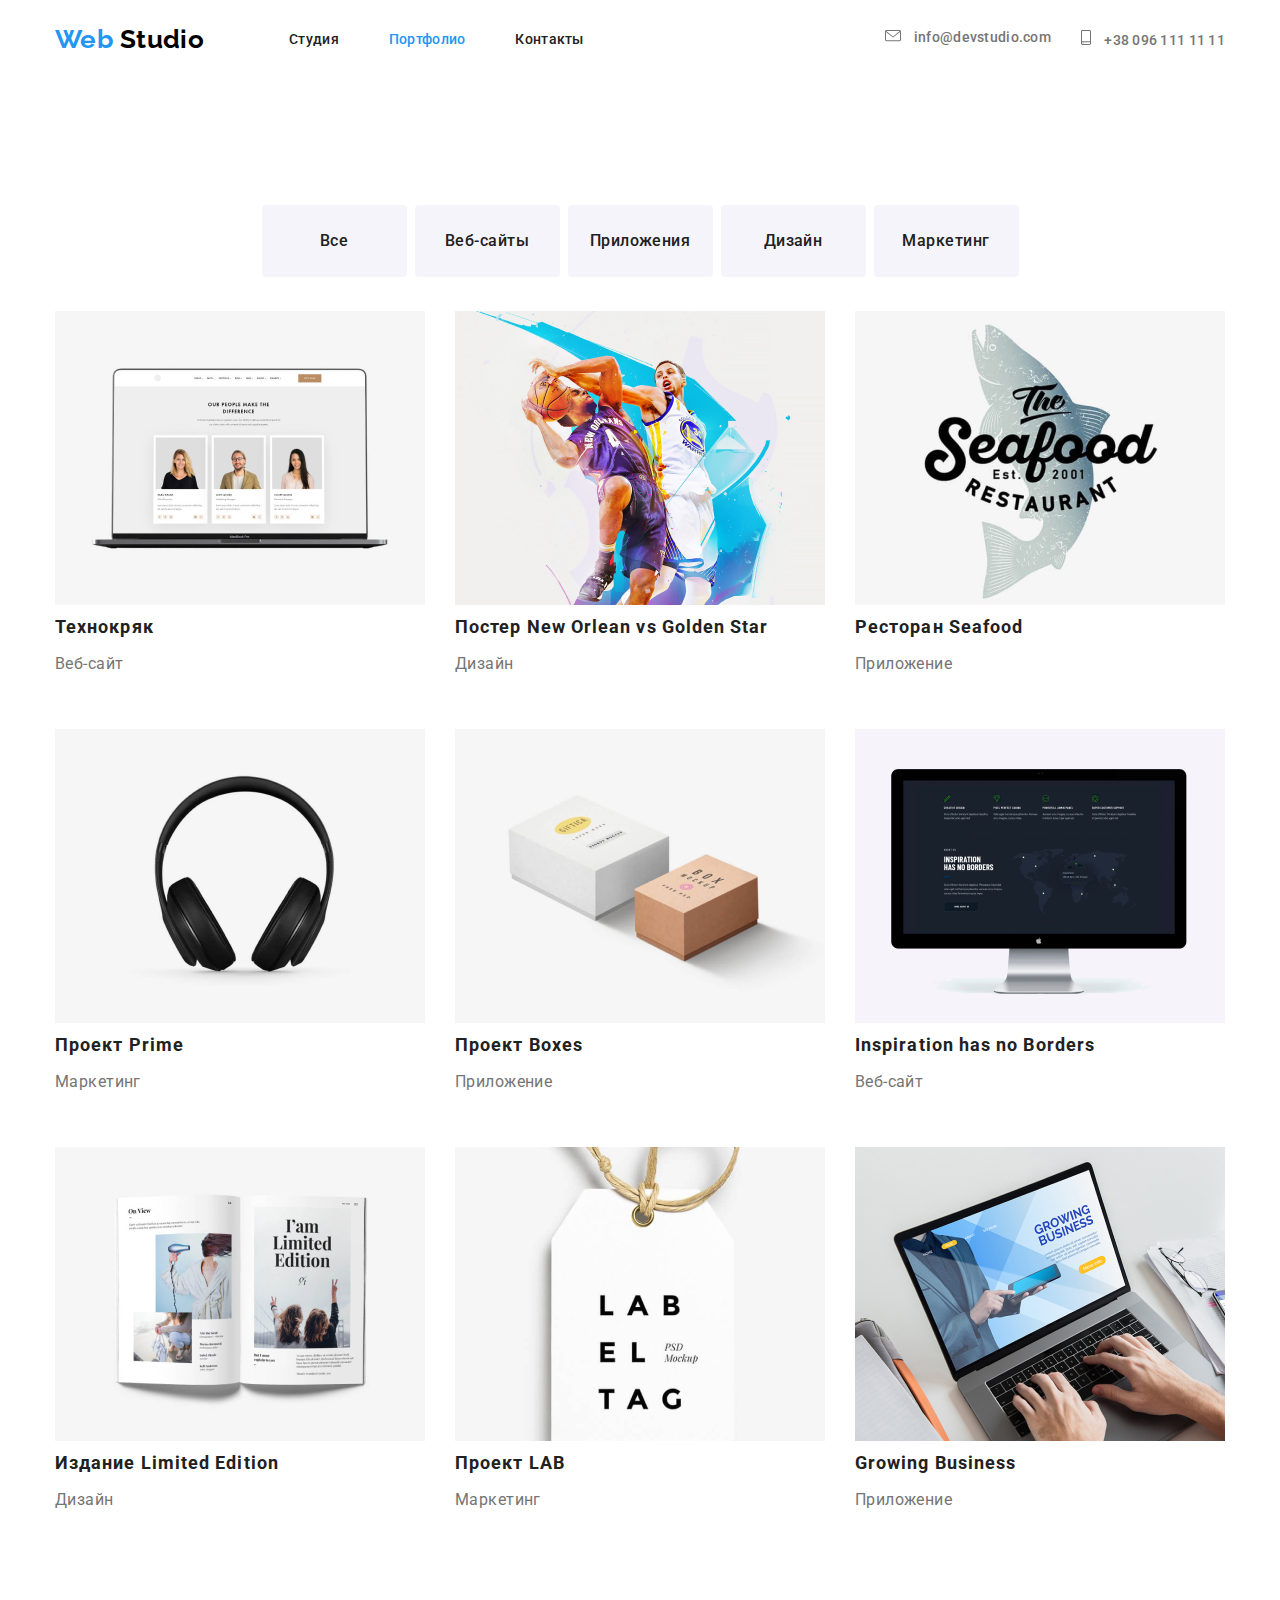
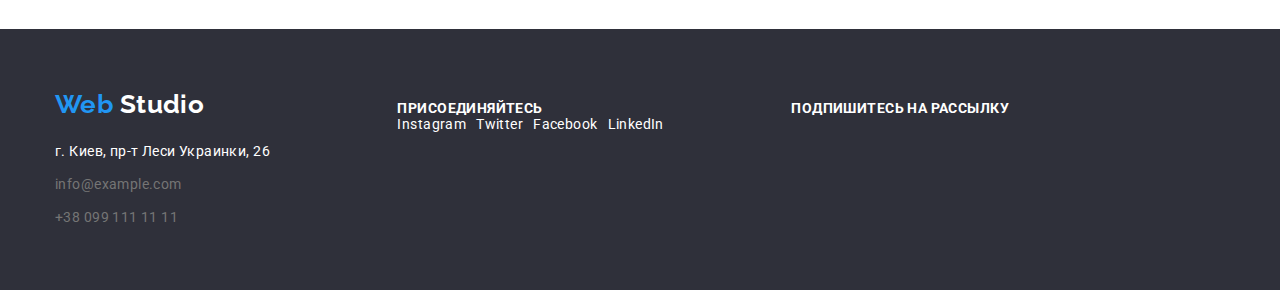
==== portfolio.html @ 35a2cdc3 "Герой предварительно" ====
<!DOCTYPE html>
<html lang="ru">
  <head>
    <meta charset="UTF-8" />
    <meta name="viewport" content="width=device-width, initial-scale=1.0" />
    <title>Document</title>
    <link
      href="https://fonts.googleapis.com/css2?family=Raleway:wght@700&family=Roboto:wght@400;500;700;900&display=swap"
      rel="stylesheet"
    />
    <link rel="stylesheet" href="./css/normalize.css" />
    <link rel="stylesheet" href="./css/styles.css" />
  </head>

  <body>
    <!--Начало header-->
    <header class="page-header">
      <div class="container">
        <nav class="main-nav">
          <a lang="en" href="" class="logo">
            <span class="accent">Web</span> Studio
          </a>
          <ul class="enumeration nav-list">
            <li class="nav-item">
              <a href="./index.html" class="nav-link">Студия</a>
            </li>
            <li class="nav-item">
              <a href="./portfolio.html" class="nav-link current">Портфолио</a>
            </li>
            <li class="nav-item"><a href="" class="nav-link">Контакты</a></li>
          </ul>

          <ul class="enumeration contacts">
            <li class="contacts-item">
              <a href="mailto:info@devstudio.com" class="contacts-link">
                <img
                  src="./images/envelope.svg"
                  alt="Конверт"
                  class="contacts-images"
                />
                info@devstudio.com
              </a>
            </li>
            <li class="contacts-item">
              <a href="tel:+380991111111" class="contacts-link">
                <img
                  src="./images/smartphone.svg"
                  alt="Телефон"
                  class="contacts-images"
                />
                +38 096 111 11 11
              </a>
            </li>
          </ul>
        </nav>
      </div>
    </header>
    <!--Конец header-->

    <main>
      <!--Начало Фильтр-->
      <section class="portfolio-primary">
        <div class="container portfolio-primary-button">
          <h1 class="portfolio-primary-title">Пример наших работ</h1>
          <ul class="enumeration button-portfolio">
            <li class="button-portfolio-links">
              <button type="button" class="button-portfolio primary">
                Все
              </button>
            </li>
            <li class="button-portfolio-links">
              <button type="button" class="button-portfolio primary">
                Веб-сайты
              </button>
            </li>
            <li class="button-portfolio-links">
              <button type="button" class="button-portfolio primary">
                Приложения
              </button>
            </li>
            <li class="button-portfolio-links">
              <button type="button" class="button-portfolio primary">
                Дизайн
              </button>
            </li>
            <li class="button-portfolio-links">
              <button type="button" class="button-portfolio primary">
                Маркетинг
              </button>
            </li>
          </ul>
        </div>
      </section>
      <!--Конец Фильтр-->

      <!--Начало Наши работы-->
      <section class="portfolio">
        <div class="container">
          <ul class="enumeration portfolio-point">
            <li class="portfolio-element">
              <a href="" class="portfolio-link"
                ><img
                  src="./images-portfolio/portfolio1.jpg"
                  alt="На портфолио фото двух женщин и одного мужчины "
                  width="370"
                />
                <h2 class="portfolio-title">Технокряк</h2>
                <p class="portfolio-filter">Веб-сайт</p>
                <!-- <p class="portfolio-text">
                  Технокряк это современная площадка распространения
                  коронавируса. Компании используют эту платформу для цифрового
                  шпионажа и атак на защищённые сервера конкурентов.
                </p> -->
              </a>
            </li>
            <li class="portfolio-element">
              <img
                src="./images-portfolio/portfolio2.jpg"
                alt="Два парня играют в баскетбол"
                width="370"
              />
              <h2 class="portfolio-title">Постер New Orlean vs Golden Star</h2>
              <p class="portfolio-filter">Дизайн</p>
              <!-- <p class="portfolio-text">
                Технокряк это современная площадка распространения коронавируса.
                Компании используют эту платформу для цифрового шпионажа и атак
                на защищённые сервера конкурентов.
              </p> -->
            </li>
            <li class="portfolio-element">
              <img
                src="./images-portfolio/portfolio3.jpg"
                alt="Логотип рыбного ресторана"
                width="370"
              />
              <h2 class="portfolio-title">Ресторан Seafood</h2>
              <p class="portfolio-filter">Приложение</p>
              <!-- <p class="portfolio-text">
                Технокряк это современная площадка распространения коронавируса.
                Компании используют эту платформу для цифрового шпионажа и атак
                на защищённые сервера конкурентов.
              </p> -->
            </li>
            <li class="portfolio-element">
              <img
                src="./images-portfolio/portfolio4.jpg"
                alt="Наушники"
                width="370"
              />
              <h2 class="portfolio-title">Проект Prime</h2>
              <p class="portfolio-filter">Маркетинг</p>
              <!-- <p class="portfolio-text">
                Технокряк это современная площадка распространения коронавируса.
                Компании используют эту платформу для цифрового шпионажа и атак
                на защищённые сервера конкурентов.
              </p> -->
            </li>
            <li class="portfolio-element">
              <img
                src="./images-portfolio/portfolio5.jpg"
                alt="Две коробки"
                width="370"
              />
              <h2 class="portfolio-title">Проект Boxes</h2>
              <p class="portfolio-filter">Приложение</p>
              <!-- <p class="portfolio-text">
                Технокряк это современная площадка распространения коронавируса.
                Компании используют эту платформу для цифрового шпионажа и атак
                на защищённые сервера конкурентов.
              </p> -->
            </li>
            <li class="portfolio-element">
              <img
                src="./images-portfolio/portfolio6.jpg"
                alt="Черный монитор"
                width="370"
              />
              <h2 class="portfolio-title">Inspiration has no Borders</h2>
              <p class="portfolio-filter">Веб-сайт</p>
              <!-- <p class="portfolio-text">
                Технокряк это современная площадка распространения коронавируса.
                Компании используют эту платформу для цифрового шпионажа и атак
                на защищённые сервера конкурентов.
              </p> -->
            </li>
            <li class="portfolio-element">
              <img
                src="./images-portfolio/portfolio7.jpg"
                alt="Открытый журнал"
                width="370"
              />
              <h2 class="portfolio-title">Издание Limited Edition</h2>
              <p class="portfolio-filter">Дизайн</p>
              <!-- <p class="portfolio-text">
                Технокряк это современная площадка распространения коронавируса.
                Компании используют эту платформу для цифрового шпионажа и атак
                на защищённые сервера конкурентов.
              </p> -->
            </li>
            <li class="portfolio-element">
              <img
                src="./images-portfolio/portfolio8.jpg"
                alt="Лейбл"
                width="370"
              />
              <h2 class="portfolio-title">Проект LAB</h2>
              <p class="portfolio-filter">Маркетинг</p>
              <!-- <p class="portfolio-text">
                Технокряк это современная площадка распространения коронавируса.
                Компании используют эту платформу для цифрового шпионажа и атак
                на защищённые сервера конкурентов.
              </p> -->
            </li>
            <li class="portfolio-element">
              <img
                src="./images-portfolio/portfolio9.jpg"
                alt="Работа за ноутбуком"
                width="370"
              />
              <h2 class="portfolio-title">Growing Business</h2>
              <p class="portfolio-filter">Приложение</p>
              <!-- <p class="portfolio-text">
                Технокряк это современная площадка распространения коронавируса.
                Компании используют эту платформу для цифрового шпионажа и атак
                на защищённые сервера конкурентов.
              </p> -->
            </li>
          </ul>
        </div>
      </section>
      <!--Конец Наши работы-->
    </main>

    <!--Начало footer-->
    <footer class="footer">
      <div class="container footer-flex">
        <div class="footer-nav">
          <a lang="en" href="" class="footer-logo">
            <span class="accent">Web</span> Studio
          </a>
          <address class="address">
            г. Киев, пр-т Леси Украинки, 26 <br />
            <a href="mailto:info@example.com" class="address-link"
              >info@example.com</a
            >
            <a href="tel:+380991111111" class="address-link"
              >+38 099 111 11 11</a
            >
          </address>
        </div>
        <div class="footer-join">
          <b class="footer-title">присоединяйтесь</b>
          <ul class="enumeration join">
            <li class="join-link">
              <a
                href=""
                target="blank"
                aria-label="Instagram"
                class="footer-title-link"
                >Instagram</a
              >
            </li>
            <li class="join-link">
              <a
                href=""
                target="blank"
                aria-label="Twitter"
                class="footer-title-link"
                >Twitter</a
              >
            </li>
            <li class="join-link">
              <a
                href=""
                target="blank"
                aria-label="Facebook"
                class="footer-title-link"
                >Facebook</a
              >
            </li>
            <li class="join-link">
              <a
                href=""
                target="blank"
                aria-label="LinkedIn"
                class="footer-title-link"
                >LinkedIn</a
              >
            </li>
          </ul>
        </div>
        <div class="footer-follow">
          <b class="footer-title">Подпишитесь на рассылку</b>
          <!-- E-mail -->
          <!-- Подписаться -->
        </div>
      </div>
    </footer>
    <!--Конец footer-->
  </body>
</html>
---- css/styles.css ----
:root {
  --primary-text-color: #757575;
  --secondary-text-color: #ffffff;
  --accent: #2196f3;
  --title: #212121;
  --contacts: rgba(255, 255, 255, 0.6);
  --primary-background-color: #ffffff;
}

/* цвет основного текста #757575 */
/* вторичный цвет текста #FFFFFF */
/* акцент #2196F3 */
/* заголовки #212121*/
/* футер почта и телефон rgba(255, 255, 255, 0.6) */
/* цвет logo #000000 */

/* цвет фона #FFFFFF */
/* вторичный цвет фона #f5f4fa */
/* цвет фона hero, activity rgba(47, 48, 58, 0.8); */
/* цвет фона footer #2F303A */

/* font-family основной Roboto, font-weight 400, 500, 700, 900 */
/* font-family логотипа Raleway, font-weight 700 */

*,
*::before,
*::after {
  box-sizing: border-box;
}

body {
  background-color: var(--primary-background-color);
  color: var(--primary-text-color);

  font-family: Roboto, sans-serif;
  font-size: 14px;
  line-height: 1.14;
  letter-spacing: 0.03em;
}

.enumeration {
  padding: 0;
  margin: 0;

  list-style: none;
}

a {
  text-decoration: none;
}

.container {
  margin-left: auto;
  margin-right: auto;
  width: 1200px;
  padding-left: 15px;
  padding-right: 15px;
  /* outline: 2px solid tomato; */
}

/* logo */
.accent {
  color: #2196f3;
}
.logo {
  padding-top: 24px;
  padding-bottom: 25px;
  padding-right: 85px;

  color: #000000;

  font-family: Raleway, sans-serif;
  font-weight: 700;
  font-size: 26px;
  line-height: 1.19;
}

/* studio */

/* main-nav */
.main-nav {
  display: flex;
  align-items: center;
}

/* nav */
.nav-list {
  display: flex;
}
.nav-item:not(:last-child) {
  margin-right: 50px;
}
.nav-item .nav-link {
  display: block;

  color: var(--title);

  font-weight: 500;
  letter-spacing: 0.02em;
}
.nav-item .nav-link:hover,
.nav-item .nav-link:focus {
  color: var(--accent);
}
.nav-item .nav-link.current {
  color: var(--accent);
}

/* contacts */
.contacts {
  display: flex;
  margin-left: auto;
}
.contacts-item:not(:last-child) {
  margin-right: 30px;
}
.contacts .contacts-link {
  display: block;
  align-items: center;

  color: var(--primary-text-color);

  font-weight: 500;
  letter-spacing: 0.02em;
}
.contacts .contacts-link:hover,
.contacts .contacts-link:focus {
  color: var(--accent);
}
.contacts-images {
  margin-right: 10px;
}

/* hero */
.overlay {
  max-width: 1600px;
  min-height: 600px;
  margin-left: auto;
  margin-right: auto;
  background-image: linear-gradient(
    to right,
    rgba(47, 48, 58, 0.8),
    rgba(47, 48, 58, 0.8)
  );
  background-image: url(../images/header.jpg);
  background-size: contain;
  background-repeat: no-repeat;
  background-position: center;
  outline: 1px solid red;
}
.hero {
  padding-top: 200px;
  text-align: center;
}

.hero .hero-title {
  margin-top: 0;
  margin-bottom: 30px;
  min-width: 696px;

  color: var(--secondary-text-color);

  font-weight: 900;
  font-size: 44px;
  line-height: 1.36;
  letter-spacing: 0.06em;
  text-transform: uppercase;
}
.hero .button {
  display: inline-block;
  border-radius: 4px;
  padding: 10px 32px;
  min-width: 200px;
  border: 1px solid transparent;

  color: var(--secondary-text-color);
  background-color: var(--accent);

  font-weight: 700;
  font-size: 16px;
  line-height: 1.88;
  text-align: center;
  letter-spacing: 0.06em;
}

/* features */
.features .features-title.visually-hidden {
  position: absolute !important;
  clip: rect(1px 1px 1px 1px);
  /* IE6, IE7 */
  clip: rect(1px, 1px, 1px, 1px);
  padding: 0 !important;
  border: 0 !important;
  height: 1px !important;
  width: 1px !important;
  overflow: hidden;
}
.features-point {
  display: flex;
  padding-top: 94px;
  padding-bottom: 94px;
}
.features-point-element {
  flex-wrap: wrap;
  width: calc((100% - 30px * 3) / 4);
  margin-right: 30px;
}
.features-point-element:nth-child(4n) {
  margin-right: 0;
}
.features-images {
  display: block;
  margin-top: 0;
  margin-bottom: 30px;
  margin-left: auto;
  margin-right: auto;
}
.features .features-list {
  margin-top: 0;
  margin-bottom: 10px;

  color: var(--title);
  text-transform: uppercase;
}
.features .features-text {
  padding: 0;
  margin: 0;

  font-size: 14px;
  line-height: 1.71;
}

/* activity */
.activity-main {
  padding-top: 0;
  padding-bottom: 94px;
}
.activity-title {
  margin-top: 0;
  margin-bottom: 50px;

  color: var(--title);
  font-size: 36px;
  line-height: 1.17;
  text-align: center;
}
.activity-point {
  display: flex;
}
.activity-element {
  flex-wrap: wrap;
  width: calc((100% - 30px * 2) / 3);
  margin-right: 30px;
}
.activity-element:nth-child(3n) {
  margin-right: 0;
}
.activity-images {
  display: block;
  margin: 0;
  padding: 0;
}
.activity .activity-title-list {
  margin: 0;
  padding-top: 27px;
  padding-bottom: 27px;
  text-align: center;
  min-width: 370px;

  color: var(--secondary-text-color);
  background-color: rgba(47, 48, 58, 0.8);
  text-transform: uppercase;
}

/* team */
.team {
  background-color: #f5f4fa;
}
.team-main {
  padding-top: 94px;
  padding-bottom: 94px;
}
.team .team-title {
  margin-top: 0;
  margin-bottom: 50px;

  color: var(--title);

  font-size: 36px;
  line-height: 1.17;
  text-align: center;
}
.team-point {
  display: flex;
}
.team-list {
  flex-wrap: wrap;
  width: calc((100% - 30px * 3) / 4);
  margin-right: 30px;
  box-shadow: 0px 2px 1px rgba(0, 0, 0, 0.2), 0px 1px 1px rgba(0, 0, 0, 0.14),
    0px 1px 3px rgba(0, 0, 0, 0.12);
  border-radius: 0px 0px 4px 4px;
}
.team-list:nth-child(4n) {
  margin-right: 0;
}
.team-images {
  margin-top: 0;
  margin-bottom: 30px;
}
.team .team-surname {
  margin-top: 0;
  margin-bottom: 10px;
  text-align: center;

  color: var(--title);

  font-weight: 500;
  font-size: 16px;
  line-height: 1.19;
}
.team .team-position {
  margin-top: 0;
  margin-bottom: 16px;
  text-align: center;

  font-size: 16px;
  line-height: 1.19;
}
.team-flex {
  display: flex;
}
.team-flex-links:not(:last-child) {
  display: block;
  margin-right: 10px;
}
.team .social-links:not(:last-child) {
  margin-right: 10px;
}
.team .social-links {
  color: var(--primary-text-color);
}
.team .social-links:hover,
.team .social-links:focus {
  color: var(--accent);
}

/* customers */
.customers-main {
  padding-top: 94px;
  padding-bottom: 94px;
}
.customers .customers-title {
  margin-top: 0;
  margin-bottom: 50px;

  color: var(--title);

  font-size: 36px;
  line-height: 1.17;
  text-align: center;
}
.customers-point {
  display: flex;
}
.customers-list {
  flex-wrap: wrap;
  width: calc((100% - 30px * 5) / 6);
  margin-right: 30px;

  border: 1px solid #afb1b8;
  border-radius: 4px;
}
.customers-list:nth-child(6n) {
  margin-right: 0;
}
.customers-images {
  display: block;
  margin: auto;
  margin-right: auto;
}

/* footer */
.footer {
  background-color: #2f303a;
}
.footer-flex {
  display: flex;
  justify-content: space-between;
}
.footer-join {
  display: block;
  padding-top: 72px;
  padding-bottom: 100px;
}
.footer .footer-logo {
  display: block;
  margin-top: 60px;
  margin-bottom: 20px;

  color: var(--secondary-text-color);

  font-family: Raleway, sans-serif;
  font-weight: 700;
  font-size: 26px;
  line-height: 1.19;
}
.address {
  display: block;
  padding-top: 0px;
  padding-bottom: 60px;
  color: var(--secondary-text-color);

  font-style: normal;
  font-size: 14px;
  line-height: 1.71;
}
.address .address-link {
  display: block;
  margin-top: 9px;
  margin-bottom: 0;

  color: var(--primary-text-color);

  font-size: 14px;
  line-height: 1.71;
}

.footer-follow {
  margin-right: 216px;
  padding-top: 72px;
  padding-bottom: 94px;
}
.footer .footer-title {
  margin-bottom: 20px;
  color: var(--secondary-text-color);
  text-transform: uppercase;
}
.footer .footer-title-link {
  color: var(--secondary-text-color);
}
.footer .footer-title-link:hover,
.footer .footer-title-link:focus {
  color: var(--accent);
}
.join {
  display: flex;
}
.join-link:not(:last-child) {
  margin-right: 10px;
}

/* portfolio */

/* button */

.portfolio-primary-button {
  padding-top: 93px;
  padding-bottom: 34px;
}
.portfolio-primary .portfolio-primary-title {
  padding: 0;
  margin: 0;

  color: var(--secondary-text-color);
}
.button-portfolio {
  display: flex;
  align-items: center;
  justify-content: center;
}
.button-portfolio-links:not(:last-child) {
  /* display: block; */
  margin-right: 8px;
}
.button-portfolio.primary {
  padding: 22px 6px;
  border-radius: 4px;
  min-width: 145px;
  border: 1px solid transparent;

  color: var(--title);
  background-color: #f5f4fa;

  font-weight: 500;
  font-size: 16px;
  line-height: 1.63;
  letter-spacing: 0.03em;
  text-align: center;
}
.button-portfolio.primary:hover,
.button-portfolio.primary:focus {
  color: var(--secondary-text-color);
  background-color: var(--accent);
}

/* work */

.portfolio-point {
  display: flex;
  flex-wrap: wrap;
  padding-top: 0px;
  padding-bottom: 94px;
}
.portfolio-element {
  display: block;
  width: calc((100% - 30px * 2) / 3);
  margin-right: 30px;
  margin-bottom: 30px;
}
.portfolio-element:nth-child(3n) {
  margin-right: 0;
}
.portfolio-element:nth-last-child(-n + 3) {
  margin-bottom: 0;
}
.portfolio .portfolio-link {
  color: var(--primary-text-color);
}
.portfolio .portfolio-title {
  margin-top: 0;
  margin-bottom: 4px;

  color: var(--title);
  font-size: 18px;
  line-height: 2;
  letter-spacing: 0.06em;
}
.portfolio .portfolio-filter {
  margin-top: 0;
  margin-bottom: 20px;

  font-size: 16px;
  line-height: 1.88;
}
.portfolio .portfolio-text {
  padding: 0;
  margin: 0;

  color: var(--secondary-text-color);
  background-color: rgba(33, 150, 243, 0.9);

  font-size: 18px;
  line-height: 1.56;
}
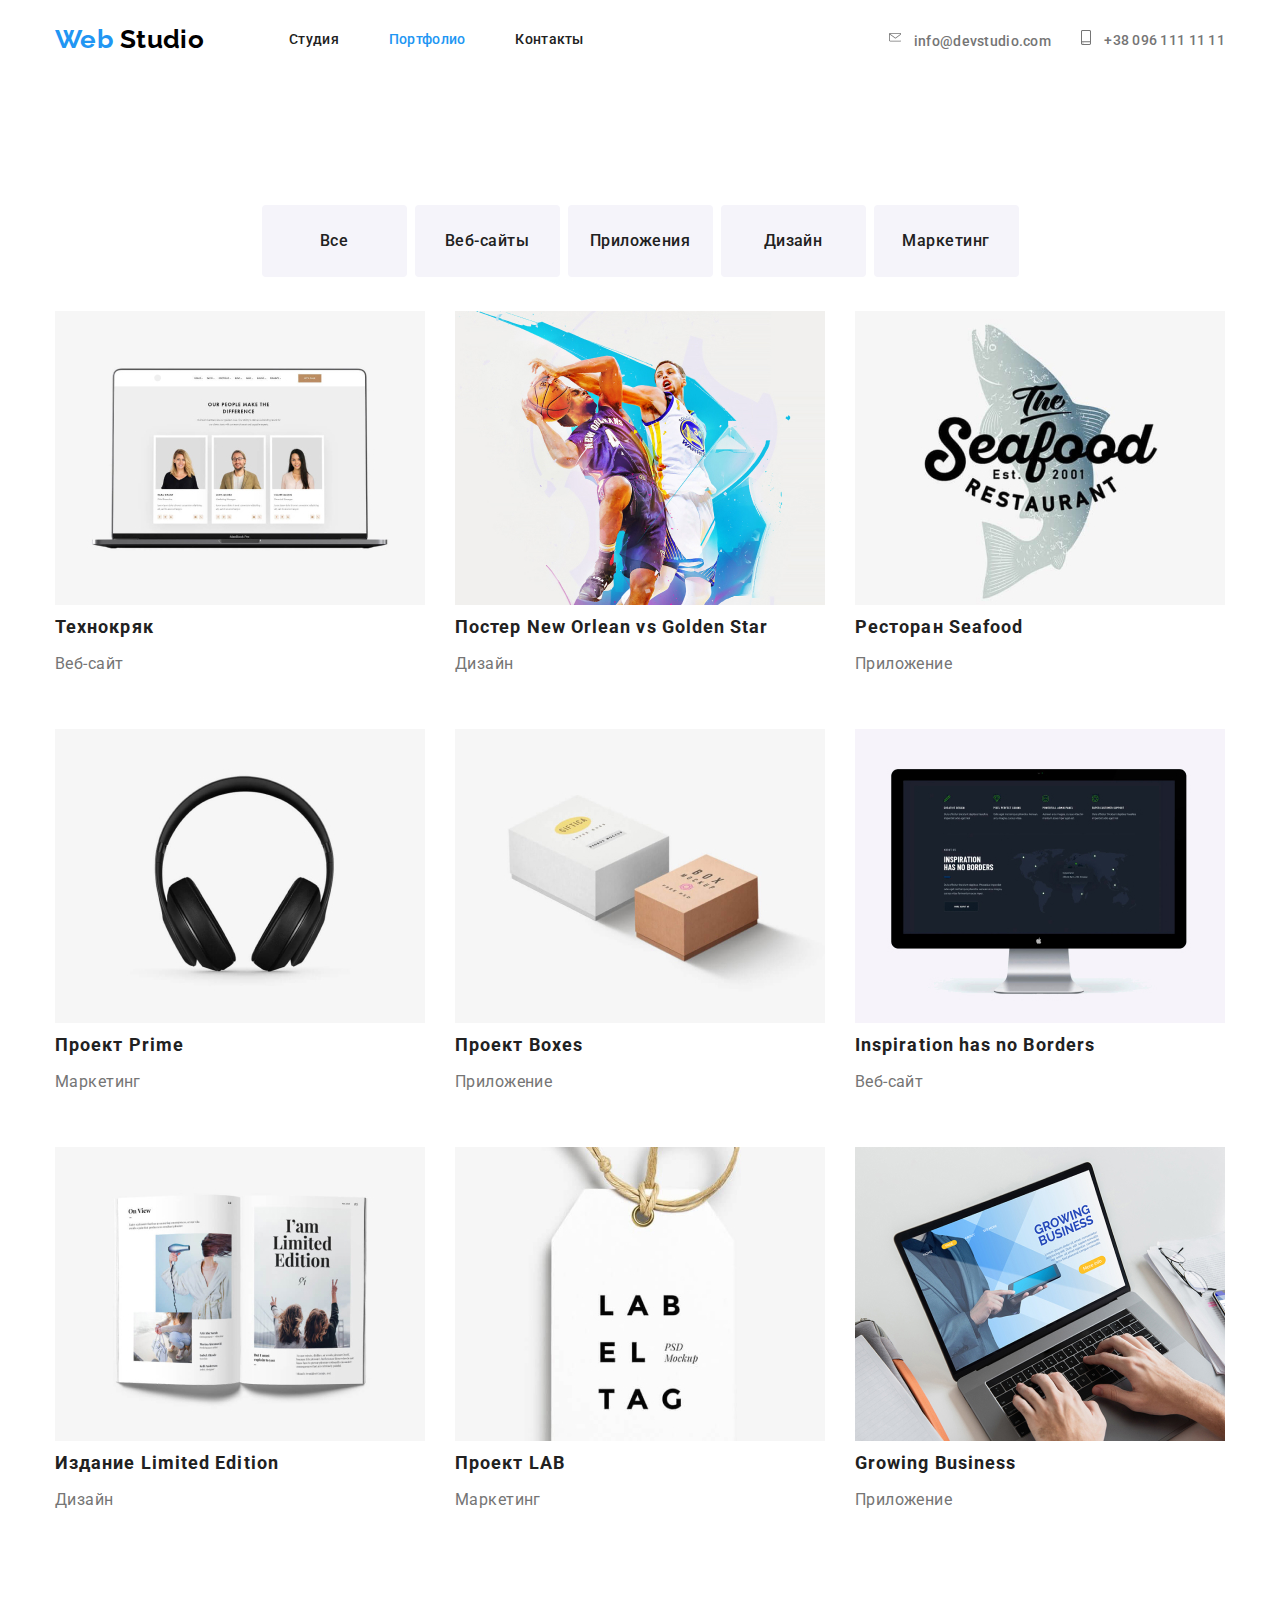
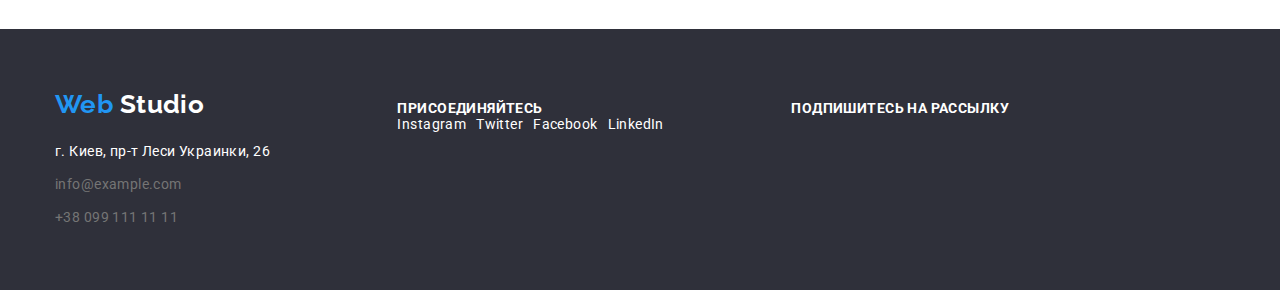
==== commit 597b9e8a: "Псевдоэлементы before" ====
--- a/portfolio.html
+++ b/portfolio.html
@@ -32,22 +32,25 @@
 
           <ul class="enumeration contacts">
             <li class="contacts-item">
-              <a href="mailto:info@devstudio.com" class="contacts-link">
-                <img
-                  src="./images/envelope.svg"
-                  alt="Конверт"
-                  class="contacts-images"
-                />
+              <a
+                href="mailto:info@devstudio.com"
+                class="contacts-link envelope"
+              >
+                <!-- <img
+                            src="./images/envelope.svg"
+                            alt="Конверт"
+                            class="contacts-images"
+                          /> -->
                 info@devstudio.com
               </a>
             </li>
             <li class="contacts-item">
-              <a href="tel:+380991111111" class="contacts-link">
-                <img
-                  src="./images/smartphone.svg"
-                  alt="Телефон"
-                  class="contacts-images"
-                />
+              <a href="tel:+380991111111" class="contacts-link smartphone">
+                <!-- <img
+                            src="./images/smartphone.svg"
+                            alt="Телефон"
+                            class="contacts-images"
+                          /> -->
                 +38 096 111 11 11
               </a>
             </li>
--- a/css/styles.css
+++ b/css/styles.css
@@ -5,6 +5,7 @@
   --title: #212121;
   --contacts: rgba(255, 255, 255, 0.6);
   --primary-background-color: #ffffff;
+  --secondary-background-color: #f5f4fa;
 }
 
 /* цвет основного текста #757575 */
@@ -114,8 +115,9 @@
 .contacts-item:not(:last-child) {
   margin-right: 30px;
 }
+
 .contacts .contacts-link {
-  display: block;
+  display: inline-block;
   align-items: center;
 
   color: var(--primary-text-color);
@@ -127,9 +129,33 @@
 .contacts .contacts-link:focus {
   color: var(--accent);
 }
-.contacts-images {
+.contacts-link.envelope::before {
+  content: "";
   margin-right: 10px;
-}
+  display: inline-block;
+  align-items: center;
+  height: 16px;
+  width: 11.2px;
+  background-size: contain;
+  background-repeat: no-repeat;
+  background-position: left;
+  background-image: url(../images/envelope.svg);
+}
+.contacts-link.smartphone::before {
+  content: "";
+  margin-right: 10px;
+  display: inline-block;
+  align-items: center;
+  height: 14.94px;
+  width: 10px;
+  background-size: contain;
+  background-repeat: no-repeat;
+  background-position: left;
+  background-image: url(../images/smartphone.svg);
+}
+/* .contacts-images {
+  margin-right: 10px;
+} */
 
 /* hero */
 .overlay {
@@ -138,11 +164,11 @@
   margin-left: auto;
   margin-right: auto;
   background-image: linear-gradient(
-    to right,
-    rgba(47, 48, 58, 0.8),
-    rgba(47, 48, 58, 0.8)
-  );
-  background-image: url(../images/header.jpg);
+      to right,
+      rgba(47, 48, 58, 0.8),
+      rgba(47, 48, 58, 0.8)
+    ),
+    url(../images/header.jpg);
   background-size: contain;
   background-repeat: no-repeat;
   background-position: center;
@@ -208,13 +234,65 @@
 .features-point-element:nth-child(4n) {
   margin-right: 0;
 }
-.features-images {
+.features-point-element.antenna::before {
+  margin-top: 0;
+  margin-bottom: 30px;
+  display: block;
+  content: "";
+  height: 120px;
+  background-image: url(../images/antenna.svg);
+  background-size: contain;
+  background-repeat: no-repeat;
+  background-position: center;
+  background-color: var(--secondary-background-color);
+  border-radius: 4px;
+}
+.features-point-element.clock::before {
+  margin-top: 0;
+  margin-bottom: 30px;
+  display: block;
+  content: "";
+  height: 120px;
+  background-image: url(../images/clock.svg);
+  background-size: contain;
+  background-repeat: no-repeat;
+  background-position: center;
+  background-color: var(--secondary-background-color);
+  border-radius: 4px;
+}
+.features-point-element.diagram::before {
+  margin-top: 0;
+  margin-bottom: 30px;
+  display: block;
+  content: "";
+  height: 120px;
+  background-image: url(../images/diagram.svg);
+  background-size: contain;
+  background-repeat: no-repeat;
+  background-position: center;
+  background-color: var(--secondary-background-color);
+  border-radius: 4px;
+}
+.features-point-element.astronaut::before {
+  margin-top: 0;
+  margin-bottom: 30px;
+  display: block;
+  content: "";
+  height: 120px;
+  background-image: url(../images/astronaut.svg);
+  background-size: contain;
+  background-repeat: no-repeat;
+  background-position: center;
+  background-color: var(--secondary-background-color);
+  border-radius: 4px;
+}
+/* .features-images {
   display: block;
   margin-top: 0;
   margin-bottom: 30px;
   margin-left: auto;
   margin-right: auto;
-}
+} */
 .features .features-list {
   margin-top: 0;
   margin-bottom: 10px;
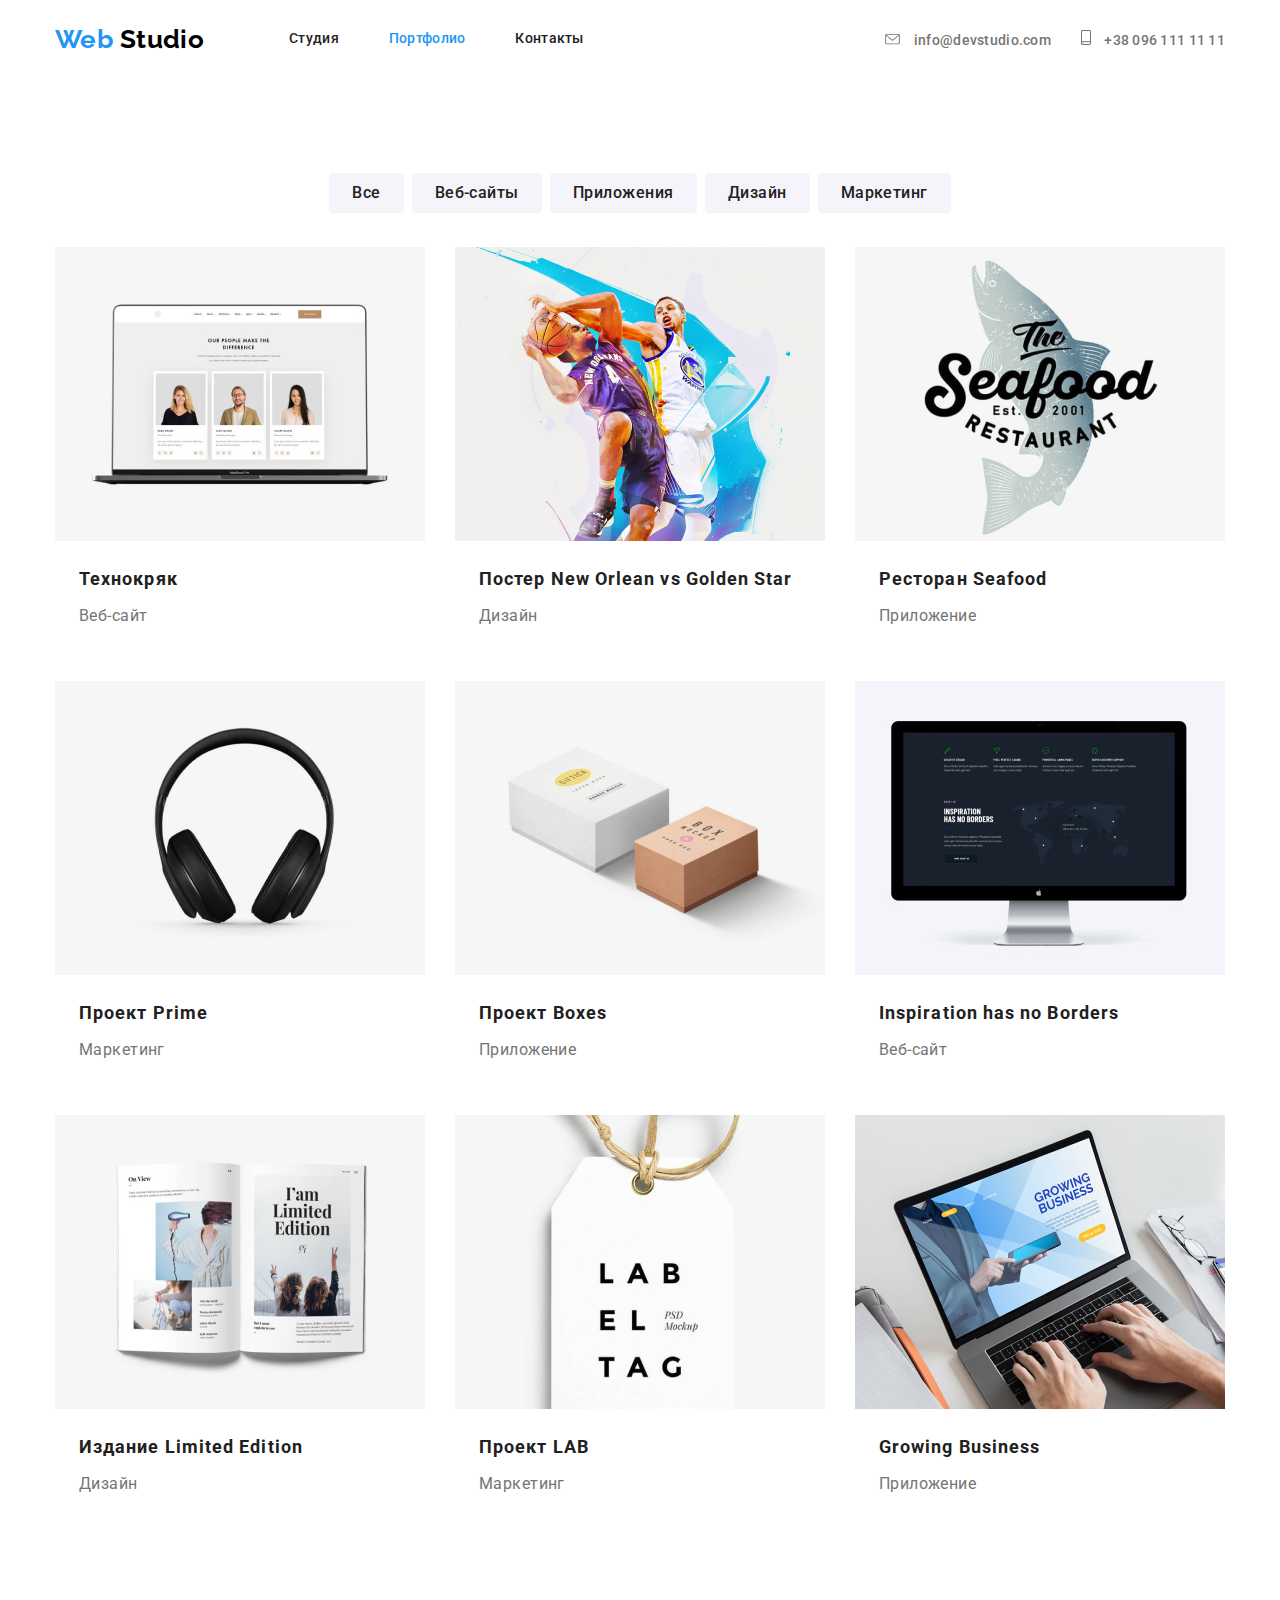
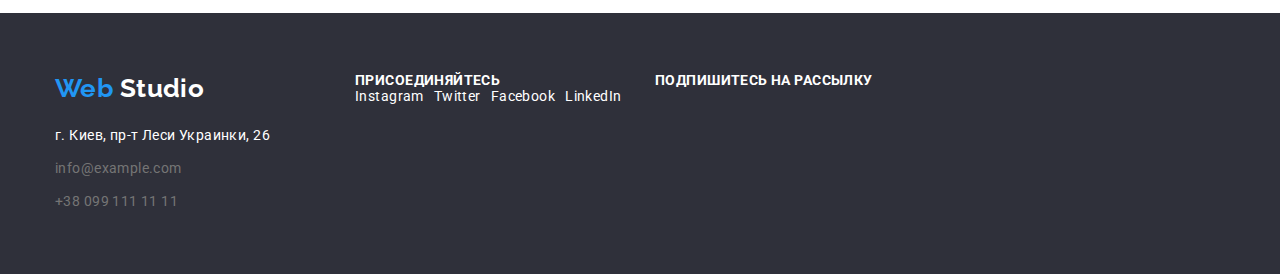
==== commit 127e6fc7: "Правки(футер, герой, wrap на все li, паддинги между секциями)" ====
--- a/portfolio.html
+++ b/portfolio.html
@@ -15,7 +15,7 @@
   <body>
     <!--Начало header-->
     <header class="page-header">
-      <div class="container">
+      <div class="container header">
         <nav class="main-nav">
           <a lang="en" href="" class="logo">
             <span class="accent">Web</span> Studio
@@ -98,7 +98,7 @@
 
       <!--Начало Наши работы-->
       <section class="portfolio">
-        <div class="container">
+        <div class="container portfolio-main">
           <ul class="enumeration portfolio-point">
             <li class="portfolio-element">
               <a href="" class="portfolio-link"
@@ -107,13 +107,15 @@
                   alt="На портфолио фото двух женщин и одного мужчины "
                   width="370"
                 />
-                <h2 class="portfolio-title">Технокряк</h2>
-                <p class="portfolio-filter">Веб-сайт</p>
                 <!-- <p class="portfolio-text">
                   Технокряк это современная площадка распространения
                   коронавируса. Компании используют эту платформу для цифрового
                   шпионажа и атак на защищённые сервера конкурентов.
                 </p> -->
+                <div class="portfolio-content">
+                  <h2 class="portfolio-title">Технокряк</h2>
+                  <p class="portfolio-filter">Веб-сайт</p>
+                </div>
               </a>
             </li>
             <li class="portfolio-element">
@@ -122,13 +124,17 @@
                 alt="Два парня играют в баскетбол"
                 width="370"
               />
-              <h2 class="portfolio-title">Постер New Orlean vs Golden Star</h2>
-              <p class="portfolio-filter">Дизайн</p>
-              <!-- <p class="portfolio-text">
-                Технокряк это современная площадка распространения коронавируса.
-                Компании используют эту платформу для цифрового шпионажа и атак
-                на защищённые сервера конкурентов.
-              </p> -->
+              <!-- <p class="portfolio-text">
+                Технокряк это современная площадка распространения коронавируса.
+                Компании используют эту платформу для цифрового шпионажа и атак
+                на защищённые сервера конкурентов.
+              </p> -->
+              <div class="portfolio-content">
+                <h2 class="portfolio-title">
+                  Постер New Orlean vs Golden Star
+                </h2>
+                <p class="portfolio-filter">Дизайн</p>
+              </div>
             </li>
             <li class="portfolio-element">
               <img
@@ -136,13 +142,15 @@
                 alt="Логотип рыбного ресторана"
                 width="370"
               />
-              <h2 class="portfolio-title">Ресторан Seafood</h2>
-              <p class="portfolio-filter">Приложение</p>
-              <!-- <p class="portfolio-text">
-                Технокряк это современная площадка распространения коронавируса.
-                Компании используют эту платформу для цифрового шпионажа и атак
-                на защищённые сервера конкурентов.
-              </p> -->
+              <!-- <p class="portfolio-text">
+                Технокряк это современная площадка распространения коронавируса.
+                Компании используют эту платформу для цифрового шпионажа и атак
+                на защищённые сервера конкурентов.
+              </p> -->
+              <div class="portfolio-content">
+                <h2 class="portfolio-title">Ресторан Seafood</h2>
+                <p class="portfolio-filter">Приложение</p>
+              </div>
             </li>
             <li class="portfolio-element">
               <img
@@ -150,13 +158,15 @@
                 alt="Наушники"
                 width="370"
               />
-              <h2 class="portfolio-title">Проект Prime</h2>
-              <p class="portfolio-filter">Маркетинг</p>
-              <!-- <p class="portfolio-text">
-                Технокряк это современная площадка распространения коронавируса.
-                Компании используют эту платформу для цифрового шпионажа и атак
-                на защищённые сервера конкурентов.
-              </p> -->
+              <!-- <p class="portfolio-text">
+                Технокряк это современная площадка распространения коронавируса.
+                Компании используют эту платформу для цифрового шпионажа и атак
+                на защищённые сервера конкурентов.
+              </p> -->
+              <div class="portfolio-content">
+                <h2 class="portfolio-title">Проект Prime</h2>
+                <p class="portfolio-filter">Маркетинг</p>
+              </div>
             </li>
             <li class="portfolio-element">
               <img
@@ -164,13 +174,15 @@
                 alt="Две коробки"
                 width="370"
               />
-              <h2 class="portfolio-title">Проект Boxes</h2>
-              <p class="portfolio-filter">Приложение</p>
-              <!-- <p class="portfolio-text">
-                Технокряк это современная площадка распространения коронавируса.
-                Компании используют эту платформу для цифрового шпионажа и атак
-                на защищённые сервера конкурентов.
-              </p> -->
+              <!-- <p class="portfolio-text">
+                Технокряк это современная площадка распространения коронавируса.
+                Компании используют эту платформу для цифрового шпионажа и атак
+                на защищённые сервера конкурентов.
+              </p> -->
+              <div class="portfolio-content">
+                <h2 class="portfolio-title">Проект Boxes</h2>
+                <p class="portfolio-filter">Приложение</p>
+              </div>
             </li>
             <li class="portfolio-element">
               <img
@@ -178,13 +190,15 @@
                 alt="Черный монитор"
                 width="370"
               />
-              <h2 class="portfolio-title">Inspiration has no Borders</h2>
-              <p class="portfolio-filter">Веб-сайт</p>
-              <!-- <p class="portfolio-text">
-                Технокряк это современная площадка распространения коронавируса.
-                Компании используют эту платформу для цифрового шпионажа и атак
-                на защищённые сервера конкурентов.
-              </p> -->
+              <!-- <p class="portfolio-text">
+                Технокряк это современная площадка распространения коронавируса.
+                Компании используют эту платформу для цифрового шпионажа и атак
+                на защищённые сервера конкурентов.
+              </p> -->
+              <div class="portfolio-content">
+                <h2 class="portfolio-title">Inspiration has no Borders</h2>
+                <p class="portfolio-filter">Веб-сайт</p>
+              </div>
             </li>
             <li class="portfolio-element">
               <img
@@ -192,13 +206,15 @@
                 alt="Открытый журнал"
                 width="370"
               />
-              <h2 class="portfolio-title">Издание Limited Edition</h2>
-              <p class="portfolio-filter">Дизайн</p>
-              <!-- <p class="portfolio-text">
-                Технокряк это современная площадка распространения коронавируса.
-                Компании используют эту платформу для цифрового шпионажа и атак
-                на защищённые сервера конкурентов.
-              </p> -->
+              <!-- <p class="portfolio-text">
+                Технокряк это современная площадка распространения коронавируса.
+                Компании используют эту платформу для цифрового шпионажа и атак
+                на защищённые сервера конкурентов.
+              </p> -->
+              <div class="portfolio-content">
+                <h2 class="portfolio-title">Издание Limited Edition</h2>
+                <p class="portfolio-filter">Дизайн</p>
+              </div>
             </li>
             <li class="portfolio-element">
               <img
@@ -206,13 +222,15 @@
                 alt="Лейбл"
                 width="370"
               />
-              <h2 class="portfolio-title">Проект LAB</h2>
-              <p class="portfolio-filter">Маркетинг</p>
-              <!-- <p class="portfolio-text">
-                Технокряк это современная площадка распространения коронавируса.
-                Компании используют эту платформу для цифрового шпионажа и атак
-                на защищённые сервера конкурентов.
-              </p> -->
+              <!-- <p class="portfolio-text">
+                Технокряк это современная площадка распространения коронавируса.
+                Компании используют эту платформу для цифрового шпионажа и атак
+                на защищённые сервера конкурентов.
+              </p> -->
+              <div class="portfolio-content">
+                <h2 class="portfolio-title">Проект LAB</h2>
+                <p class="portfolio-filter">Маркетинг</p>
+              </div>
             </li>
             <li class="portfolio-element">
               <img
@@ -220,13 +238,15 @@
                 alt="Работа за ноутбуком"
                 width="370"
               />
-              <h2 class="portfolio-title">Growing Business</h2>
-              <p class="portfolio-filter">Приложение</p>
-              <!-- <p class="portfolio-text">
-                Технокряк это современная площадка распространения коронавируса.
-                Компании используют эту платформу для цифрового шпионажа и атак
-                на защищённые сервера конкурентов.
-              </p> -->
+              <!-- <p class="portfolio-text">
+                Технокряк это современная площадка распространения коронавируса.
+                Компании используют эту платформу для цифрового шпионажа и атак
+                на защищённые сервера конкурентов.
+              </p> -->
+              <div class="portfolio-content">
+                <h2 class="portfolio-title">Growing Business</h2>
+                <p class="portfolio-filter">Приложение</p>
+              </div>
             </li>
           </ul>
         </div>
--- a/css/styles.css
+++ b/css/styles.css
@@ -49,7 +49,11 @@
 a {
   text-decoration: none;
 }
-
+img {
+  display: block;
+  max-width: 100%;
+  height: auto;
+}
 .container {
   margin-left: auto;
   margin-right: auto;
@@ -64,9 +68,7 @@
   color: #2196f3;
 }
 .logo {
-  padding-top: 24px;
-  padding-bottom: 25px;
-  padding-right: 85px;
+  margin-right: 85px;
 
   color: #000000;
 
@@ -77,7 +79,10 @@
 }
 
 /* studio */
-
+.header {
+  padding-top: 24px;
+  padding-bottom: 25px;
+}
 /* main-nav */
 .main-nav {
   display: flex;
@@ -87,13 +92,12 @@
 /* nav */
 .nav-list {
   display: flex;
+  align-items: baseline;
 }
 .nav-item:not(:last-child) {
   margin-right: 50px;
 }
 .nav-item .nav-link {
-  display: block;
-
   color: var(--title);
 
   font-weight: 500;
@@ -111,13 +115,13 @@
 .contacts {
   display: flex;
   margin-left: auto;
+  align-items: baseline;
 }
 .contacts-item:not(:last-child) {
   margin-right: 30px;
 }
 
 .contacts .contacts-link {
-  display: inline-block;
   align-items: center;
 
   color: var(--primary-text-color);
@@ -134,8 +138,8 @@
   margin-right: 10px;
   display: inline-block;
   align-items: center;
-  height: 16px;
-  width: 11.2px;
+  height: 11.2px;
+  width: 16px;
   background-size: contain;
   background-repeat: no-repeat;
   background-position: left;
@@ -158,7 +162,7 @@
 } */
 
 /* hero */
-.overlay {
+.hero {
   max-width: 1600px;
   min-height: 600px;
   margin-left: auto;
@@ -169,20 +173,24 @@
       rgba(47, 48, 58, 0.8)
     ),
     url(../images/header.jpg);
-  background-size: contain;
+  background-size: cover;
   background-repeat: no-repeat;
   background-position: center;
-  outline: 1px solid red;
-}
-.hero {
+  /* outline: 1px solid red; */
+}
+.hero-section {
   padding-top: 200px;
-  text-align: center;
-}
-
-.hero .hero-title {
+  padding-bottom: 280px;
+  align-items: center;
+  justify-content: center;
+  text-align: center;
+}
+
+.hero-title {
   margin-top: 0;
   margin-bottom: 30px;
-  min-width: 696px;
+  max-width: 696px;
+  text-align: center;
 
   color: var(--secondary-text-color);
 
@@ -192,7 +200,7 @@
   letter-spacing: 0.06em;
   text-transform: uppercase;
 }
-.hero .button {
+.button {
   display: inline-block;
   border-radius: 4px;
   padding: 10px 32px;
@@ -210,7 +218,11 @@
 }
 
 /* features */
-.features .features-title.visually-hidden {
+.features {
+  padding-top: 94px;
+  padding-bottom: 94px;
+}
+.features-title.visually-hidden {
   position: absolute !important;
   clip: rect(1px 1px 1px 1px);
   /* IE6, IE7 */
@@ -223,8 +235,7 @@
 }
 .features-point {
   display: flex;
-  padding-top: 94px;
-  padding-bottom: 94px;
+  flex-wrap: wrap;
 }
 .features-point-element {
   flex-wrap: wrap;
@@ -286,21 +297,15 @@
   background-color: var(--secondary-background-color);
   border-radius: 4px;
 }
-/* .features-images {
-  display: block;
-  margin-top: 0;
-  margin-bottom: 30px;
-  margin-left: auto;
-  margin-right: auto;
-} */
-.features .features-list {
+
+.features-list {
   margin-top: 0;
   margin-bottom: 10px;
 
   color: var(--title);
   text-transform: uppercase;
 }
-.features .features-text {
+.features-text {
   padding: 0;
   margin: 0;
 
@@ -324,6 +329,7 @@
 }
 .activity-point {
   display: flex;
+  flex-wrap: wrap;
 }
 .activity-element {
   flex-wrap: wrap;
@@ -370,6 +376,7 @@
 }
 .team-point {
   display: flex;
+  flex-wrap: wrap;
 }
 .team-list {
   flex-wrap: wrap;
@@ -440,6 +447,7 @@
 }
 .customers-point {
   display: flex;
+  flex-wrap: wrap;
 }
 .customers-list {
   flex-wrap: wrap;
@@ -464,16 +472,20 @@
 }
 .footer-flex {
   display: flex;
-  justify-content: space-between;
-}
-.footer-join {
-  display: block;
-  padding-top: 72px;
-  padding-bottom: 100px;
+  padding-top: 60px;
+  padding-bottom: 60px;
+}
+.footer-flex > :not(:last-child) {
+  align-items: baseline;
+  width: calc((50% - 45px) / 2);
+  margin-right: 30px;
+}
+.footer-flex > div:last-child {
+  align-items: baseline;
+  width: calc(50% - 15px);
 }
 .footer .footer-logo {
   display: block;
-  margin-top: 60px;
   margin-bottom: 20px;
 
   color: var(--secondary-text-color);
@@ -484,9 +496,6 @@
   line-height: 1.19;
 }
 .address {
-  display: block;
-  padding-top: 0px;
-  padding-bottom: 60px;
   color: var(--secondary-text-color);
 
   font-style: normal;
@@ -503,11 +512,9 @@
   font-size: 14px;
   line-height: 1.71;
 }
-
-.footer-follow {
-  margin-right: 216px;
-  padding-top: 72px;
-  padding-bottom: 94px;
+.address-link:hover,
+.address-link:focus {
+  color: var(--accent);
 }
 .footer .footer-title {
   margin-bottom: 20px;
@@ -537,10 +544,15 @@
   padding-bottom: 34px;
 }
 .portfolio-primary .portfolio-primary-title {
-  padding: 0;
-  margin: 0;
-
-  color: var(--secondary-text-color);
+  position: absolute !important;
+  clip: rect(1px 1px 1px 1px);
+  /* IE6, IE7 */
+  clip: rect(1px, 1px, 1px, 1px);
+  padding: 0 !important;
+  border: 0 !important;
+  height: 1px !important;
+  width: 1px !important;
+  overflow: hidden;
 }
 .button-portfolio {
   display: flex;
@@ -548,13 +560,11 @@
   justify-content: center;
 }
 .button-portfolio-links:not(:last-child) {
-  /* display: block; */
   margin-right: 8px;
 }
 .button-portfolio.primary {
-  padding: 22px 6px;
+  padding: 6px 22px;
   border-radius: 4px;
-  min-width: 145px;
   border: 1px solid transparent;
 
   color: var(--title);
@@ -573,12 +583,13 @@
 }
 
 /* work */
-
-.portfolio-point {
-  display: flex;
-  flex-wrap: wrap;
+.portfolio-main {
   padding-top: 0px;
   padding-bottom: 94px;
+}
+.portfolio-point {
+  display: flex;
+  flex-wrap: wrap;
 }
 .portfolio-element {
   display: block;
@@ -595,6 +606,9 @@
 .portfolio .portfolio-link {
   color: var(--primary-text-color);
 }
+.portfolio-content {
+  padding: 20px 24px;
+}
 .portfolio .portfolio-title {
   margin-top: 0;
   margin-bottom: 4px;
@@ -605,8 +619,7 @@
   letter-spacing: 0.06em;
 }
 .portfolio .portfolio-filter {
-  margin-top: 0;
-  margin-bottom: 20px;
+  margin: 0;
 
   font-size: 16px;
   line-height: 1.88;
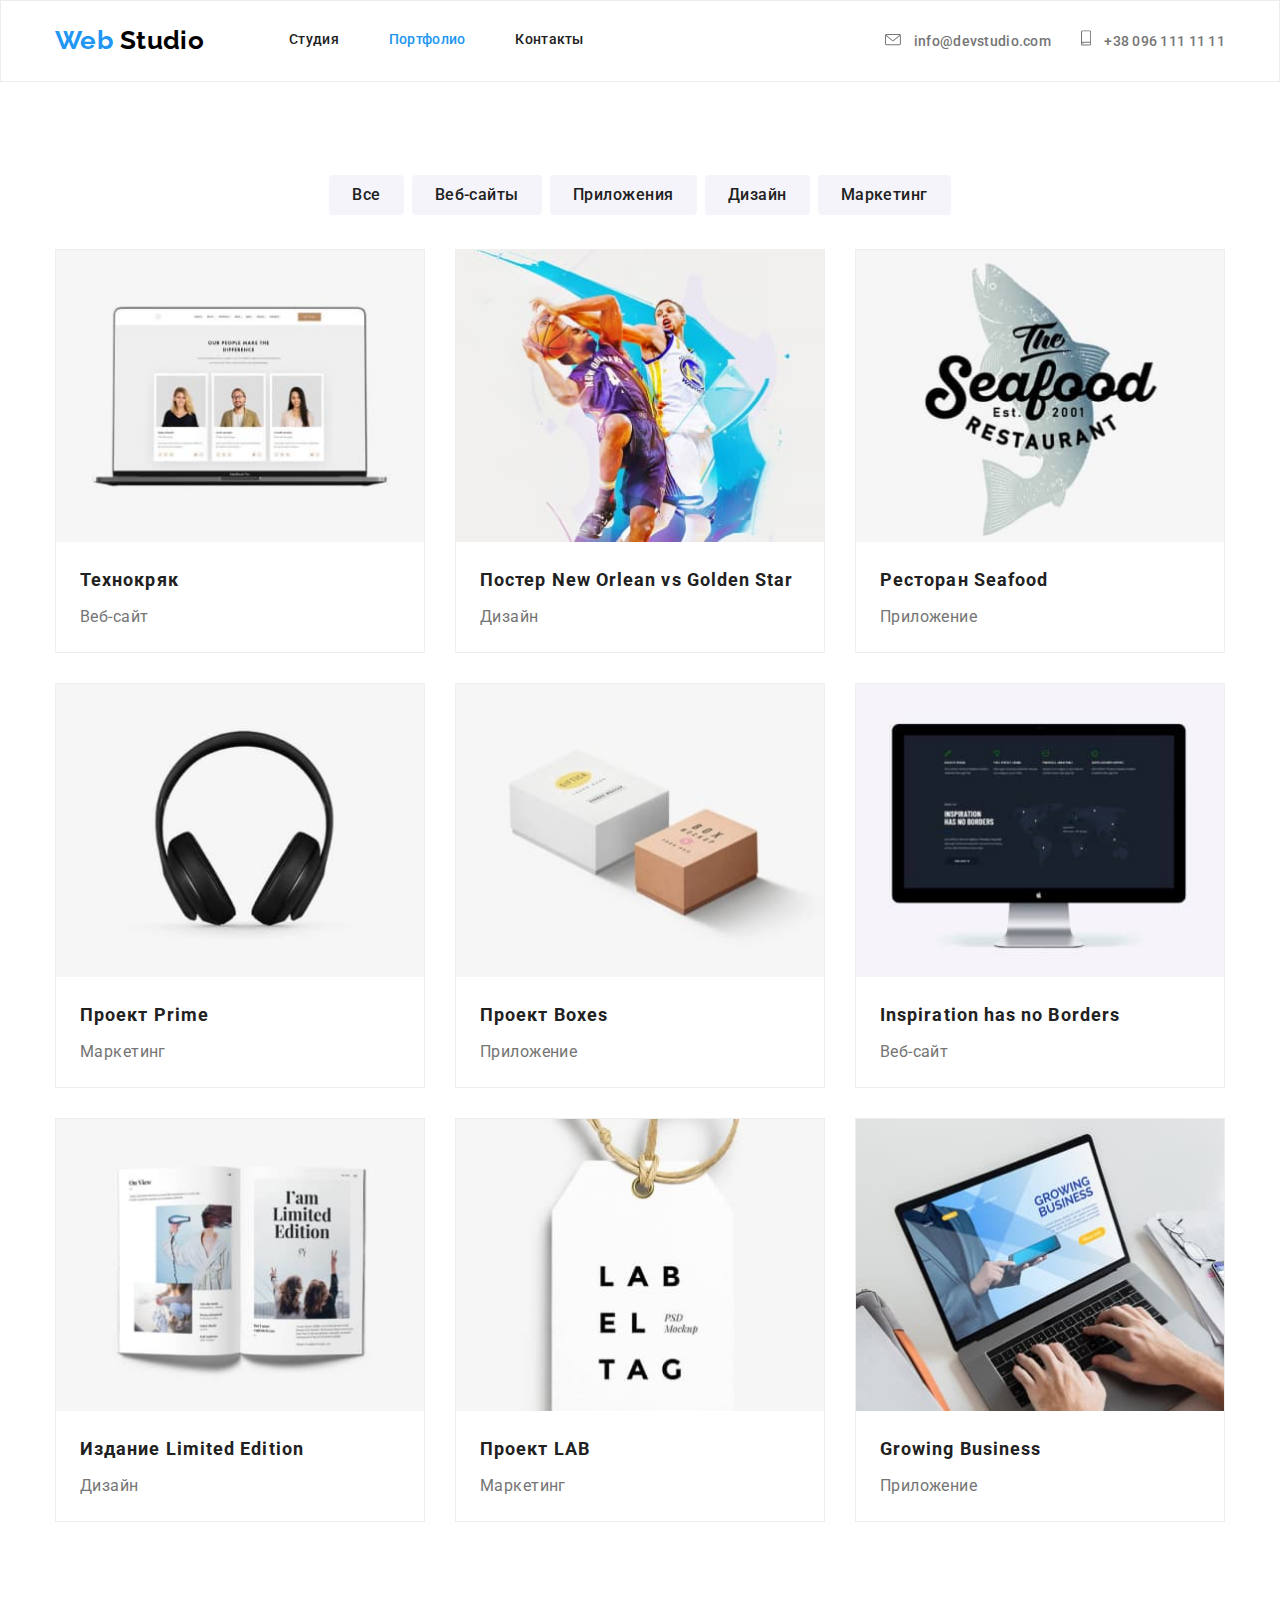
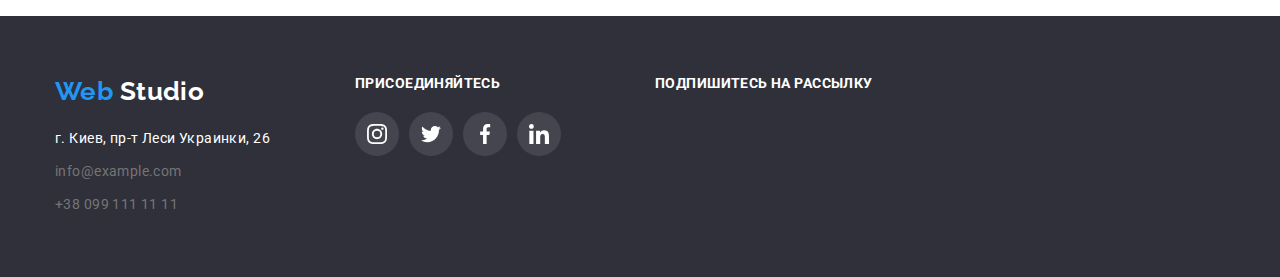
==== commit b8f57032: "Векторная графика, декоративные элементы" ====
--- a/portfolio.html
+++ b/portfolio.html
@@ -3,7 +3,7 @@
   <head>
     <meta charset="UTF-8" />
     <meta name="viewport" content="width=device-width, initial-scale=1.0" />
-    <title>Document</title>
+    <title>Portfolio</title>
     <link
       href="https://fonts.googleapis.com/css2?family=Raleway:wght@700&family=Roboto:wght@400;500;700;900&display=swap"
       rel="stylesheet"
@@ -29,28 +29,23 @@
             </li>
             <li class="nav-item"><a href="" class="nav-link">Контакты</a></li>
           </ul>
-
           <ul class="enumeration contacts">
             <li class="contacts-item">
               <a
                 href="mailto:info@devstudio.com"
                 class="contacts-link envelope"
               >
-                <!-- <img
-                            src="./images/envelope.svg"
-                            alt="Конверт"
-                            class="contacts-images"
-                          /> -->
+                <svg class="contacts-images" width="16" height="12">
+                  <use href="./images/symbol-defs.svg#icon-envelope"></use>
+                </svg>
                 info@devstudio.com
               </a>
             </li>
             <li class="contacts-item">
               <a href="tel:+380991111111" class="contacts-link smartphone">
-                <!-- <img
-                            src="./images/smartphone.svg"
-                            alt="Телефон"
-                            class="contacts-images"
-                          /> -->
+                <svg class="contacts-images" width="10" height="16">
+                  <use href="./images/symbol-defs.svg#icon-smartphone"></use>
+                </svg>
                 +38 096 111 11 11
               </a>
             </li>
@@ -280,8 +275,10 @@
                 target="blank"
                 aria-label="Instagram"
                 class="footer-title-link"
-                >Instagram</a
-              >
+                ><svg class="join-network" width="20" height="20">
+                  <use href="./images/symbol-defs.svg#icon-instagram"></use>
+                </svg>
+              </a>
             </li>
             <li class="join-link">
               <a
@@ -289,8 +286,10 @@
                 target="blank"
                 aria-label="Twitter"
                 class="footer-title-link"
-                >Twitter</a
-              >
+                ><svg class="join-network" width="20" height="20">
+                  <use href="./images/symbol-defs.svg#icon-twitter"></use>
+                </svg>
+              </a>
             </li>
             <li class="join-link">
               <a
@@ -298,8 +297,10 @@
                 target="blank"
                 aria-label="Facebook"
                 class="footer-title-link"
-                >Facebook</a
-              >
+                ><svg class="join-network" width="20" height="20">
+                  <use href="./images/symbol-defs.svg#icon-facebook"></use>
+                </svg>
+              </a>
             </li>
             <li class="join-link">
               <a
@@ -307,8 +308,10 @@
                 target="blank"
                 aria-label="LinkedIn"
                 class="footer-title-link"
-                >LinkedIn</a
-              >
+                ><svg class="join-network" width="20" height="20">
+                  <use href="./images/symbol-defs.svg#icon-linkedin"></use>
+                </svg>
+              </a>
             </li>
           </ul>
         </div>
--- a/css/styles.css
+++ b/css/styles.css
@@ -79,6 +79,9 @@
 }
 
 /* studio */
+.page-header {
+  border: 1px solid #ececec;
+}
 .header {
   padding-top: 24px;
   padding-bottom: 25px;
@@ -116,24 +119,47 @@
   display: flex;
   margin-left: auto;
   align-items: baseline;
-}
+  justify-content: center;
+}
+
 .contacts-item:not(:last-child) {
   margin-right: 30px;
 }
 
 .contacts .contacts-link {
   align-items: center;
+  justify-content: center;
 
   color: var(--primary-text-color);
 
   font-weight: 500;
   letter-spacing: 0.02em;
 }
-.contacts .contacts-link:hover,
-.contacts .contacts-link:focus {
+.contacts-link:hover,
+.contacts-link:focus {
   color: var(--accent);
 }
-.contacts-link.envelope::before {
+.contacts-link:hover .contacts-images,
+.contacts-link:focus .contacts-images {
+  fill: var(--accent);
+}
+
+.envelope {
+  width: 161px;
+  height: 16px;
+}
+.smartphone {
+  width: 142px;
+  height: 16px;
+}
+.contacts-images {
+  align-items: baseline;
+  justify-content: center;
+  /* vertical-align: middle; */
+  margin-right: 10px;
+  fill: var(--primary-text-color);
+}
+/* .contacts-link.envelope::before {
   content: "";
   margin-right: 10px;
   display: inline-block;
@@ -143,7 +169,7 @@
   background-size: contain;
   background-repeat: no-repeat;
   background-position: left;
-  background-image: url(../images/envelope.svg);
+  background-image: url(../images/svg/envelope.svg);
 }
 .contacts-link.smartphone::before {
   content: "";
@@ -155,10 +181,7 @@
   background-size: contain;
   background-repeat: no-repeat;
   background-position: left;
-  background-image: url(../images/smartphone.svg);
-}
-/* .contacts-images {
-  margin-right: 10px;
+  background-image: url(../images/svg/smartphone.svg);
 } */
 
 /* hero */
@@ -169,16 +192,19 @@
   margin-right: auto;
   background-image: linear-gradient(
       to right,
-      rgba(47, 48, 58, 0.8),
-      rgba(47, 48, 58, 0.8)
+      rgba(47, 48, 58, 0.4),
+      rgba(47, 48, 58, 0.4)
     ),
     url(../images/header.jpg);
+  background-color: #c4c4c4;
   background-size: cover;
   background-repeat: no-repeat;
   background-position: center;
   /* outline: 1px solid red; */
 }
 .hero-section {
+  display: flex;
+  flex-direction: column;
   padding-top: 200px;
   padding-bottom: 280px;
   align-items: center;
@@ -251,8 +277,8 @@
   display: block;
   content: "";
   height: 120px;
-  background-image: url(../images/antenna.svg);
-  background-size: contain;
+  background-image: url(../images/svg/antenna.svg);
+  background-size: 70px;
   background-repeat: no-repeat;
   background-position: center;
   background-color: var(--secondary-background-color);
@@ -264,8 +290,8 @@
   display: block;
   content: "";
   height: 120px;
-  background-image: url(../images/clock.svg);
-  background-size: contain;
+  background-image: url(../images/svg/clock.svg);
+  background-size: 70px;
   background-repeat: no-repeat;
   background-position: center;
   background-color: var(--secondary-background-color);
@@ -277,8 +303,8 @@
   display: block;
   content: "";
   height: 120px;
-  background-image: url(../images/diagram.svg);
-  background-size: contain;
+  background-image: url(../images/svg/diagram.svg);
+  background-size: 70px;
   background-repeat: no-repeat;
   background-position: center;
   background-color: var(--secondary-background-color);
@@ -290,8 +316,8 @@
   display: block;
   content: "";
   height: 120px;
-  background-image: url(../images/astronaut.svg);
-  background-size: contain;
+  background-image: url(../images/svg/astronaut.svg);
+  background-size: 70px;
   background-repeat: no-repeat;
   background-position: center;
   background-color: var(--secondary-background-color);
@@ -405,8 +431,7 @@
   line-height: 1.19;
 }
 .team .team-position {
-  margin-top: 0;
-  margin-bottom: 16px;
+  margin: 0;
   text-align: center;
 
   font-size: 16px;
@@ -414,20 +439,47 @@
 }
 .team-flex {
   display: flex;
-}
+  justify-content: center;
+  padding-left: 32px;
+  padding-right: 32px;
+  padding-bottom: 30px;
+  padding-top: 16px;
+}
+.team-flex-links {
+  display: inline-flex;
+}
+
 .team-flex-links:not(:last-child) {
-  display: block;
   margin-right: 10px;
 }
+.social-links {
+  display: inline-flex;
+  width: 44px;
+  height: 44px;
+  border-radius: 50%;
+  justify-content: center;
+  align-items: center;
+}
+
 .team .social-links:not(:last-child) {
   margin-right: 10px;
 }
-.team .social-links {
+/* .team .social-links {
   color: var(--primary-text-color);
-}
-.team .social-links:hover,
-.team .social-links:focus {
-  color: var(--accent);
+} */
+.social-links:hover .network,
+.social-links:focus .network {
+  fill: var(--secondary-text-color);
+}
+.social-links:hover,
+.social-links:focus {
+  background-color: var(--accent);
+}
+.network {
+  fill: #afb1b8;
+}
+.network:not(:last-child) {
+  margin-right: 10px;
 }
 
 /* customers */
@@ -460,13 +512,26 @@
 .customers-list:nth-child(6n) {
   margin-right: 0;
 }
-.customers-images {
-  display: block;
-  margin: auto;
-  margin-right: auto;
+.customers-link {
+  display: flex;
+  justify-content: center;
+  align-items: center;
+  width: 170px;
+  height: 90px;
+}
+.customers-link:hover .customers-logo,
+.customers-link:focus .customers-logo {
+  fill: var(--accent);
+}
+.customers-logo {
+  display: flex;
+  align-items: center;
+  justify-content: center;
+  fill: #afb1b8;
 }
 
 /* footer */
+
 .footer {
   background-color: #2f303a;
 }
@@ -517,22 +582,34 @@
   color: var(--accent);
 }
 .footer .footer-title {
+  display: inline-flex;
   margin-bottom: 20px;
   color: var(--secondary-text-color);
   text-transform: uppercase;
 }
-.footer .footer-title-link {
-  color: var(--secondary-text-color);
+
+.join {
+  display: flex;
+}
+.join-link:not(:last-child) {
+  margin-right: 10px;
+}
+.footer-title-link {
+  display: inline-flex;
+  align-items: center;
+  justify-content: center;
+  width: 44px;
+  height: 44px;
+  border-radius: 50%;
+  background-color: rgba(255, 255, 255, 0.1);
 }
 .footer .footer-title-link:hover,
 .footer .footer-title-link:focus {
-  color: var(--accent);
-}
-.join {
-  display: flex;
-}
-.join-link:not(:last-child) {
-  margin-right: 10px;
+  background-color: var(--accent);
+}
+
+.join-network {
+  fill: var(--secondary-text-color);
 }
 
 /* portfolio */
@@ -596,6 +673,9 @@
   width: calc((100% - 30px * 2) / 3);
   margin-right: 30px;
   margin-bottom: 30px;
+  background: var(--primary-background-color);
+  border: 1px solid #eeeeee;
+  box-sizing: border-box;
 }
 .portfolio-element:nth-child(3n) {
   margin-right: 0;
